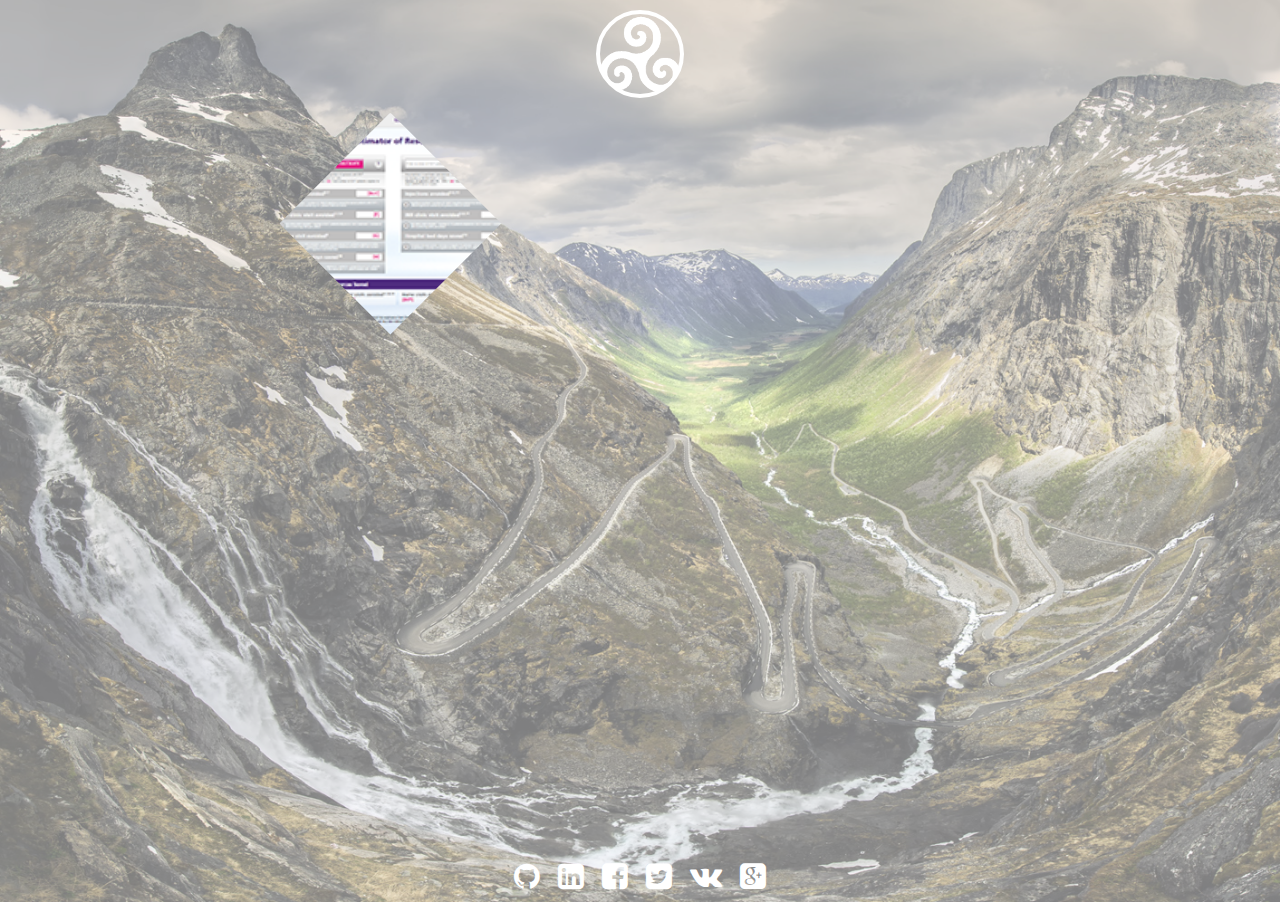
==== gallery.html @ 825ca2d5 "connecting dimond.js and separating my portfolio gallery" ====
<!DOCTYPE html>

<html>
    <head>
        <meta charset="utf-8">
        <title>portfolio</title>
        <link rel="stylesheet" href="css/font-awesome.min.css">
        <link rel="stylesheet" href="css/style.css">
        <link rel="stylesheet" href="css/diamonds.css"/>        
    </head>
    
    <body>
        <div class="page-wrap">
            <header>
                
            </header>
        
            <section>
                <p id="back_to_main"></p>
                <a href="index.html">
                    <div class="gallery_button button"></div>
                </a>
                <div class="diamondswrap">
                    <a href="#" class="item" id="xarelto"></a>
                    <a href="#" class="item"></a>
                    <a href="#" class="item"></a>
                </div>
            </section>
        </div>
        
        <footer>
            <a href="https://github.com/Heithvaldr" target="_blanck">
                <i class="fa fa-github"></i>
            </a>
            <a href="https://www.linkedin.com/pub/vlad-skrishevsky" target="_blanck">
                <i class="fa fa-linkedin-square"></i>
            </a>
            <a href="https://www.facebook.com/vlad.skrishevsky" target="_blanck">
                <i class="fa fa-facebook-square"></i>
            </a>
            <a href="https://twitter.com/skrishevsky" target="_blanck">
                <i class="fa fa-twitter-square"></i>
            </a>
            <a href="https://vk.com/heithvaldr" target="_blanck">
                <i class="fa fa-vk"></i>
            </a>
            <a href="https://plus.google.com/u/0/+VladSkrishevsky" target="_blanck">
                <i class="fa fa-google-plus-square"></i>
            </a>
        </footer>
        
        
        <script src="js/jquery-1.11.1.js"></script>
        <script src="js/jquery.typer.js"></script>
        <script src="js/jquery.diamonds.js"></script>
        <script src="js/gallery.js"></script>
    </body>    
</html>
---- css/style.css ----
@font-face {
    font-family: Adam; 
    src: url(../fonts/adam.otf); 
}
* {
    margin: 0;
    padding: 0;
}
html {
    height: 100%;
}
body {
    width: 100%;
    height: 100%;
    background: url(../images/background.png) no-repeat center center fixed; 
    -webkit-background-size: cover;
    -moz-background-size: cover;
    -o-background-size: cover;
    background-size: cover;   
}
section {
    position: relative;
    height: 100%;
    text-align: center;
}
h1 {
    margin: 110px 0 20px 0;
    text-align: center;
    font-size: 60px;
    font-family: Adam;
    color: white;
}
h2 {
    margin: 10px 0 10px 0;
    text-align: center;
    font-size: 60px;
    font-family: Adam;
    color: white;
}
h3,#back_to_main {
    margin: 10px 0 10px 0;
    height: 10%;
    text-align: center;
    font-size: 30px;
    font-family: Adam;
    color: white;
}
h4 {
    margin: 10px 0 10px 0;
    height: 10%;
    text-align: center;
    font-size: 30px;
    font-family: Adam;
    color: white;
}
.button {
    border: 4px white solid;
    border-radius: 50%;
    cursor: pointer;
    height: 80px;
    width: 80px;
    background-size: contain;
}
.main_button {
    margin: 0 auto;
    background-image: url(../images/viking_button1.png);
}
.physically_button {
    background-image: url(../images/physically_button1.png);
}
.skillfully_button {
    background-image: url(../images/skillfully_button1.png);
}
.changes{
    display: none;
}
.changes.active {
    display: inline-block;
    text-align: center;
}
.change {
    display: none;
}
.change.active {
    border-radius: 5%;
    padding: 20px;
    background-color: rgba(255, 255, 255, 0.3);
    vertical-align: top;
    display: inline-block;
    font-size: 20px;
    font-family: Adam;
    color: white;
    height: 280px;
    width: 350px;
}
a {
    text-decoration: none;
    color: white;
}
.pic {
    padding: 5px 10px 5px 10px;
    width: 147px;
    height: 240px;
}
.information {
    font-size: 13px;
    text-align: left;
}
.column {
    list-style-type: none;
    float: left;
    padding: 0 35px 5px 35px;
}
li {
    margin-top: 10px;
}
footer {
    width: 100%;
    bottom: 0;
    text-align: center;
    vertical-align: middle;
    height: 50px;
}
footer a {
    margin: 0 7px 0 7px;
    font-size: 30px;
    display: inline-block;
}
.changes_buttons a {
    padding: 10px 120px 20px 120px;
    display: inline-block;
}
.changes_buttons {
    font-size: 20px;
    font-family: Adam;
    color: white;
}
.changes p {
    padding: 10px 30px 10px 30px;
    font-size: 30px;
    display: inline-block;
    color: white;
    font-family: Adam;
}
.gallery {
    display: none;
}
.gallery.active {
    display: block;
    padding-top: 20px;
    padding-bottom: 50px;    
}
#gallery_header {
    margin: 0px 0 20px 0;
    text-align: center;
    font-size: 50px;
    font-weight: 700;
    font-family: Adam;
    color: white;
}
.gallery_button {
    margin: 0 auto;
    background-image: url(../images/gallery_button.png);
}
.hexagons {
    margin-top: 40px;
    display: none;
}
    .hexagons.active {
        display: block;
    }
.item-link {
	color: inherit;
	text-decoration: none;
	border-bottom: 1px solid rgba(150, 150, 150, 0.7);
}
#xarelto {
    background-image: url(../images/xarelto.png);
}
.item {
	display: block;
	position: relative;
	width: 100%;
	height: 100%;
	padding: 40% 0;
	background-position: center center;
    background-size: cover;
	-webkit-box-sizing: border-box;
	-moz-box-sizing: border-box;
	-ms-box-sizing: border-box;
	box-sizing: border-box;
}
    .item:hover:after {
		content: "";
		display: block;
		position: absolute;
		top: 0;
		left: 0;
		width: 100%;
		height: 100%;
		background: rgba(255, 255, 255, 0.7);
	}

.page-wrap {
    min-height: 100%;
    margin-bottom: -50px; 
}
.page-wrap:after {
    content: "";
    display: block;
}
footer, .page-wrap:after {
    height: 50px; 
}
---- css/diamonds.css ----
.diamonds {
    text-align: center;
    overflow: visible;
    white-space: nowrap;
    display: inline-block;
}

.diamond-row-wrap {
    text-align: center;
    position: relative;
    float: left;
    clear: both;
}
.diamond-row-upper, .diamond-row-lower {
    overflow: visible;
    clear: both;
    width: 100%;
}
.diamond-row-lower {
    position: absolute;
    bottom: 0;
}
    .diamond-row-lower .diamond-box {
        margin-left: 64.644660941%; /* 1 - 1 / sqrt(2) / 2 */
        margin-top: 64.644660941%;
    }

.diamond-box-wrap {
    float: left;
    width: 250px; /* Size of diamonds */
    height: 250px;
}

.diamond-box {
    -webkit-transform: rotate(45deg);
    -moz-transform: rotate(45deg);
    -ms-transform: rotate(45deg);
    transform: rotate(45deg);

    -webkit-box-sizing: border-box;
    -moz-box-sizing: border-box;
    -ms-box-sizing: border-box;
    box-sizing: border-box;

    overflow: hidden;
    
    position: relative;
    z-index: 1;
    
    width: 70.710678118%; /* x = sqrt(x^2 / 2) = 1 / sqrt(2) = 0.70710678118 */
    height: 70.710678118%;
    margin: 14.644660941%;
    
    border: 1px solid transparent;
}

.diamond-box-inner {
    -webkit-transform: rotate(-45deg);
    -moz-transform: rotate(-45deg);
    -ms-transform: rotate(-45deg);
    transform: rotate(-45deg);

    -webkit-transform-origin: center center;
    -moz-transform-origin: center center;
    -ms-transform-origin: center center;
    transform-origin: center center;
    
    -webkit-box-sizing: border-box;
    -moz-box-sizing: border-box;
    -ms-box-sizing: border-box;
    box-sizing: border-box;
    
    width: 141.421356237%; /* sqrt(2) */
    height: 141.421356237%;
    margin: -20.7106781185% 0 0 -20.7106781185%; /* (1 - sqrt(2)) / 2 */
}
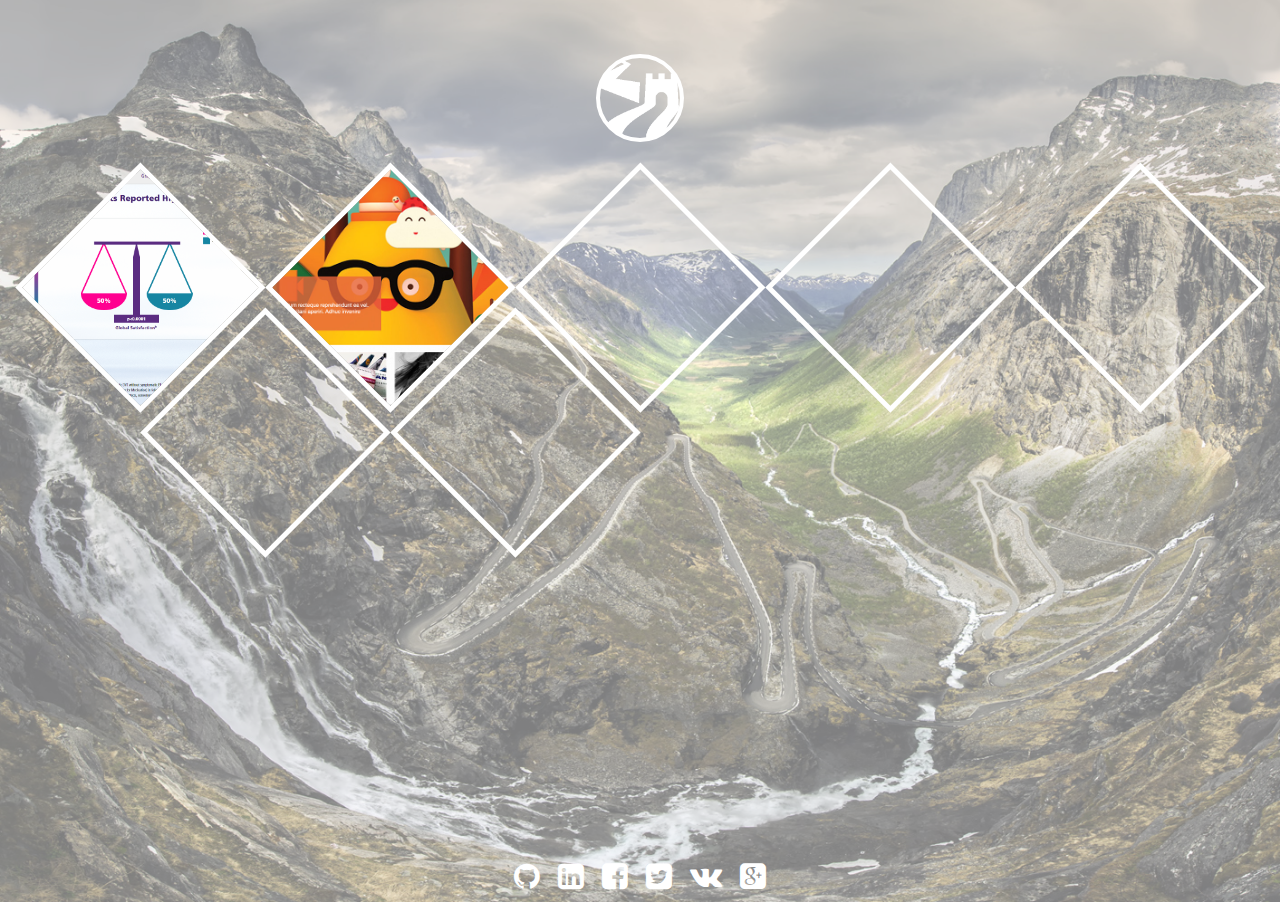
==== commit a6f858a3: "added some projects to portfolio; added borders to dimonds; some margining to dimonds to be more acc" ====
--- a/gallery.html
+++ b/gallery.html
@@ -5,8 +5,9 @@
         <meta charset="utf-8">
         <title>portfolio</title>
         <link rel="stylesheet" href="css/font-awesome.min.css">
-        <link rel="stylesheet" href="css/style.css">
-        <link rel="stylesheet" href="css/diamonds.css"/>        
+        <link rel="stylesheet" href="css/diamonds.css"/>
+        
+        <link rel="stylesheet" href="css/style.css">                
     </head>
     
     <body>
@@ -18,12 +19,16 @@
             <section>
                 <p id="back_to_main"></p>
                 <a href="index.html">
-                    <div class="gallery_button button"></div>
+                    <div class="home-button button"></div>
                 </a>
                 <div class="diamondswrap">
-                    <a href="#" class="item" id="xarelto"></a>
+                    <a href="portfolio/xarelto/index.html" class="item" id="xarelto" target="_blank"></a>
+                    <a href="portfolio/jetro/index.html" class="item" id="jetro" target="_blank"></a>
                     <a href="#" class="item"></a>
-                    <a href="#" class="item"></a>
+                    <a href="" class="item"></a>
+                    <a href="" class="item"></a>
+                    <a href="" class="item"></a>
+                    <a href="" class="item"></a>
                 </div>
             </section>
         </div>
--- a/css/diamonds.css
+++ b/css/diamonds.css
@@ -17,8 +17,8 @@
     width: 100%;
 }
 .diamond-row-lower {
+    margin-top: 20px;
     position: absolute;
-    bottom: 0;
 }
     .diamond-row-lower .diamond-box {
         margin-left: 64.644660941%; /* 1 - 1 / sqrt(2) / 2 */
@@ -51,7 +51,7 @@
     height: 70.710678118%;
     margin: 14.644660941%;
     
-    border: 1px solid transparent;
+    border: 1px solid rgba(255, 255, 255, 1);
 }
 
 .diamond-box-inner {
--- a/css/style.css
+++ b/css/style.css
@@ -24,7 +24,7 @@
     text-align: center;
 }
 h1 {
-    margin: 110px 0 20px 0;
+    margin-bottom: 20px;
     text-align: center;
     font-size: 60px;
     font-family: Adam;
@@ -158,9 +158,14 @@
     font-family: Adam;
     color: white;
 }
-.gallery_button {
+.gallery-button {
     margin: 0 auto;
     background-image: url(../images/gallery_button.png);
+}
+.home-button {
+    margin: 0 auto;
+    margin-bottom: 20px;
+    background-image: url(../images/home-button.png);
 }
 .hexagons {
     margin-top: 40px;
@@ -177,14 +182,17 @@
 #xarelto {
     background-image: url(../images/xarelto.png);
 }
+#jetro {
+    background-image: url(../images/jetro.png);
+} 
 .item {
-	display: block;
+    background-position: center center;
+    background-size: cover;
+    display: block;
 	position: relative;
 	width: 100%;
 	height: 100%;
 	padding: 40% 0;
-	background-position: center center;
-    background-size: cover;
 	-webkit-box-sizing: border-box;
 	-moz-box-sizing: border-box;
 	-ms-box-sizing: border-box;
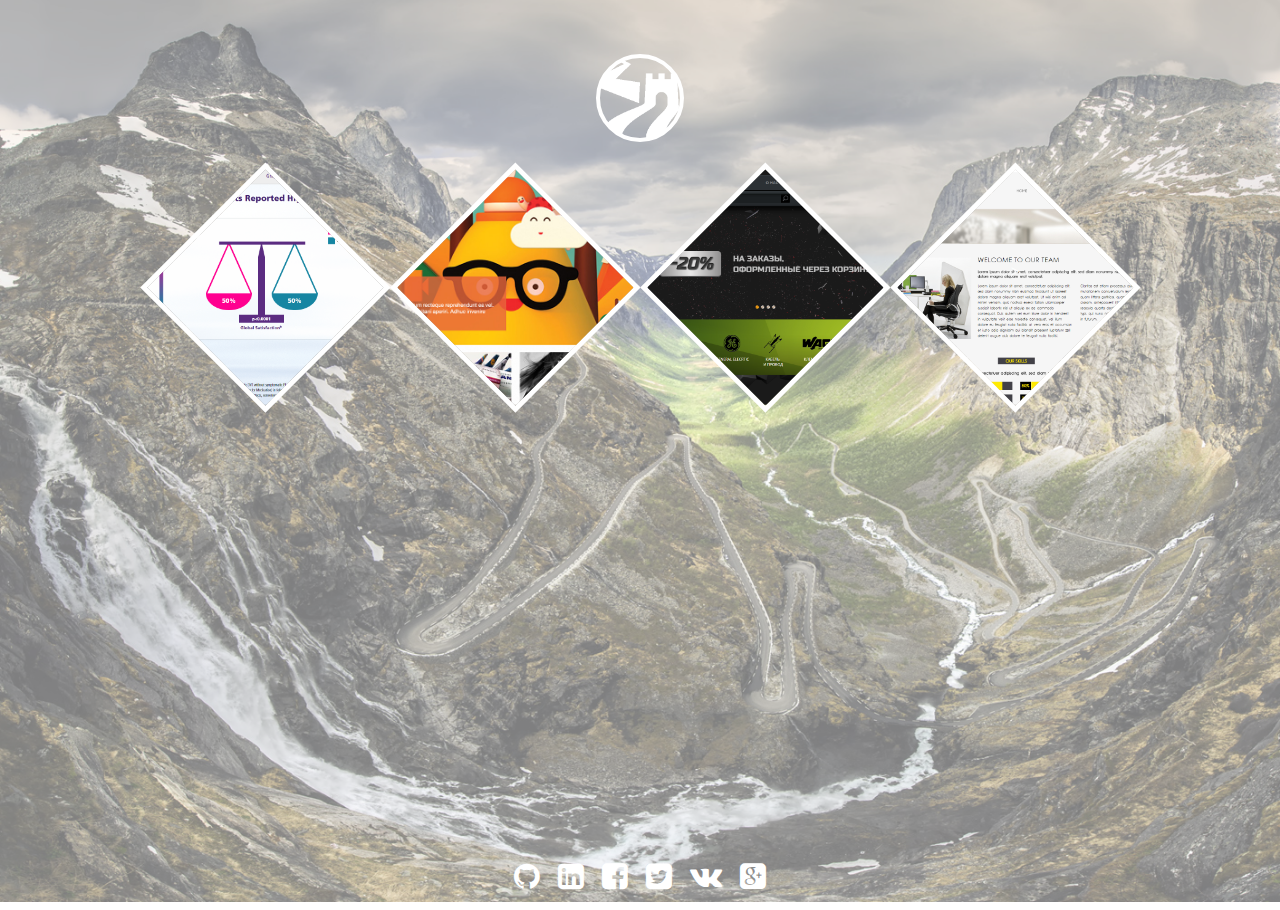
==== commit 17c2d390: "added 2 more projects to prtflio; deleted unnecessary items" ====
--- a/gallery.html
+++ b/gallery.html
@@ -24,11 +24,8 @@
                 <div class="diamondswrap">
                     <a href="portfolio/xarelto/index.html" class="item" id="xarelto" target="_blank"></a>
                     <a href="portfolio/jetro/index.html" class="item" id="jetro" target="_blank"></a>
-                    <a href="#" class="item"></a>
-                    <a href="" class="item"></a>
-                    <a href="" class="item"></a>
-                    <a href="" class="item"></a>
-                    <a href="" class="item"></a>
+                    <a href="portfolio/storeel/index.html" class="item" id="storeel" target="_blank"></a>
+                    <a href="portfolio/skokov/index.html" class="item" id="skokov" target="_blank">></a>
                 </div>
             </section>
         </div>
--- a/css/style.css
+++ b/css/style.css
@@ -178,6 +178,12 @@
 	color: inherit;
 	text-decoration: none;
 	border-bottom: 1px solid rgba(150, 150, 150, 0.7);
+}
+#skokov {
+    background-image: url(../images/skokov.png);
+}
+#storeel {
+    background-image: url(../images/storeel.png);
 }
 #xarelto {
     background-image: url(../images/xarelto.png);
